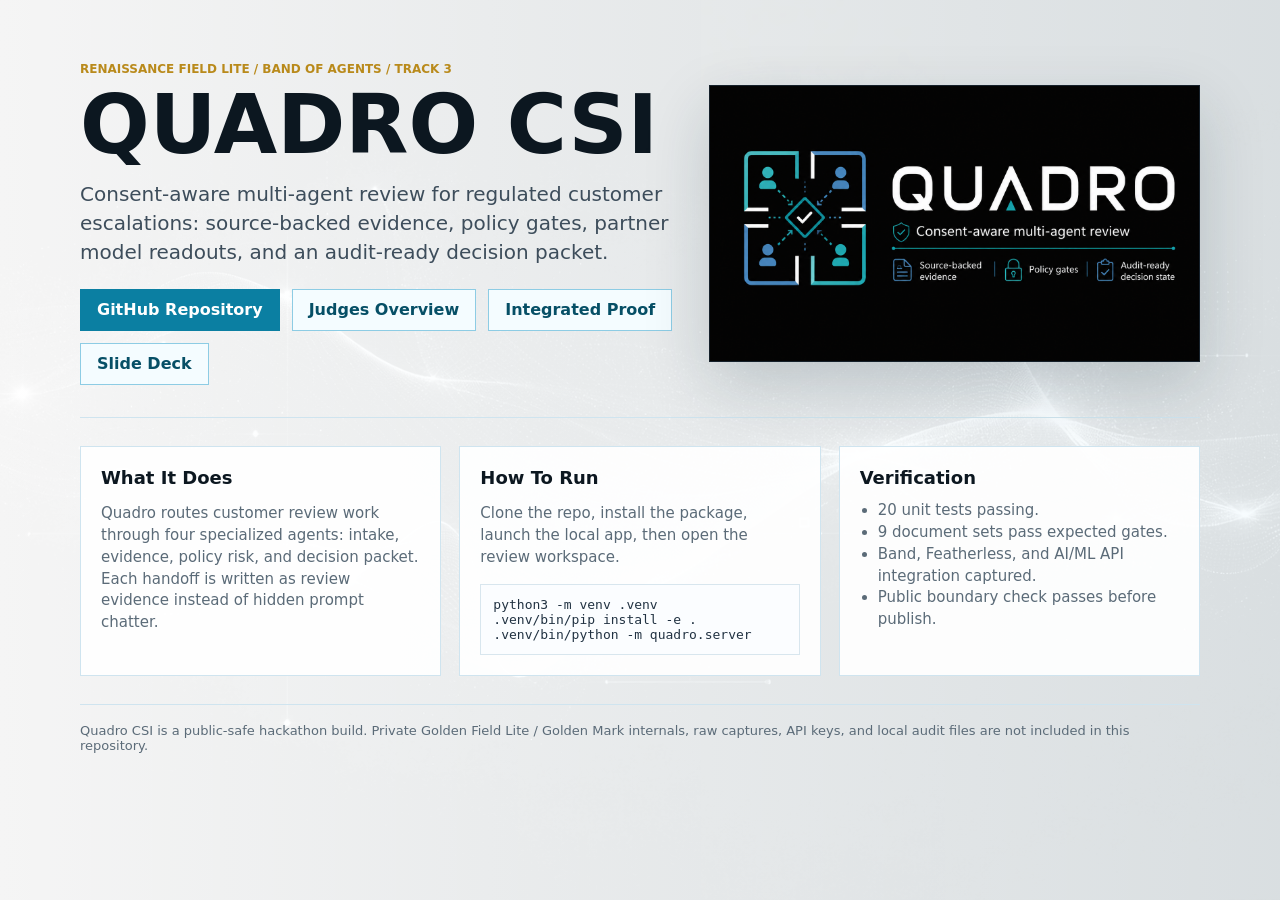
==== index.html @ 20f1b640 "Add hosted submission hub" ====
<!doctype html>
<html lang="en">
  <head>
    <meta charset="utf-8" />
    <meta name="viewport" content="width=device-width, initial-scale=1" />
    <title>Quadro CSI | Renaissance Field Lite</title>
    <style>
      :root {
        color-scheme: light;
        --ink: #0c1720;
        --muted: #5b6b78;
        --line: #cfe4ef;
        --accent: #0b7fa2;
        --gold: #b98a1b;
        --panel: rgba(255, 255, 255, 0.92);
      }

      * {
        box-sizing: border-box;
      }

      body {
        margin: 0;
        font-family: Inter, ui-sans-serif, system-ui, -apple-system, BlinkMacSystemFont, "Segoe UI", sans-serif;
        color: var(--ink);
        background:
          linear-gradient(90deg, rgba(255, 255, 255, 0.96), rgba(246, 252, 255, 0.88)),
          url("app/static/assets/rfl-harmonic-scanner.png") center / cover fixed;
      }

      main {
        width: min(1120px, calc(100% - 36px));
        margin: 0 auto;
        padding: 36px 0 48px;
      }

      .hero {
        display: grid;
        grid-template-columns: 1.1fr 0.9fr;
        gap: 28px;
        align-items: center;
        padding: 26px 0 32px;
        border-bottom: 1px solid var(--line);
      }

      .eyebrow {
        margin: 0 0 12px;
        color: var(--gold);
        font-size: 12px;
        font-weight: 800;
        letter-spacing: 0;
        text-transform: uppercase;
      }

      h1 {
        margin: 0;
        font-size: clamp(42px, 7vw, 82px);
        line-height: 0.9;
        letter-spacing: 0;
      }

      .lede {
        max-width: 680px;
        margin: 18px 0 0;
        color: #3d4d5b;
        font-size: 20px;
        line-height: 1.45;
      }

      .cover {
        width: 100%;
        aspect-ratio: 16 / 9;
        object-fit: cover;
        border: 1px solid #15202a;
        box-shadow: 0 24px 60px rgba(14, 42, 57, 0.18);
      }

      .actions {
        display: flex;
        flex-wrap: wrap;
        gap: 12px;
        margin-top: 22px;
      }

      a.button {
        display: inline-flex;
        align-items: center;
        min-height: 42px;
        padding: 10px 16px;
        border: 1px solid #8dcce4;
        color: #064f66;
        background: #f4fcff;
        font-weight: 800;
        text-decoration: none;
      }

      a.button.primary {
        color: white;
        background: var(--accent);
        border-color: var(--accent);
      }

      .grid {
        display: grid;
        grid-template-columns: repeat(3, minmax(0, 1fr));
        gap: 18px;
        margin-top: 28px;
      }

      .panel {
        min-height: 190px;
        padding: 20px;
        border: 1px solid var(--line);
        background: var(--panel);
      }

      .panel h2 {
        margin: 0 0 10px;
        font-size: 18px;
        line-height: 1.2;
      }

      .panel p,
      .panel li {
        color: var(--muted);
        font-size: 15px;
        line-height: 1.45;
      }

      .panel ul {
        margin: 12px 0 0;
        padding-left: 18px;
      }

      code {
        display: block;
        margin-top: 12px;
        padding: 12px;
        overflow-x: auto;
        border: 1px solid #d8e6ee;
        background: #fbfdff;
        color: #213242;
        font-size: 13px;
        white-space: pre;
      }

      .footer {
        margin-top: 28px;
        padding-top: 18px;
        border-top: 1px solid var(--line);
        color: var(--muted);
        font-size: 13px;
      }

      @media (max-width: 820px) {
        .hero,
        .grid {
          grid-template-columns: 1fr;
        }

        h1 {
          font-size: 48px;
        }
      }
    </style>
  </head>
  <body>
    <main>
      <section class="hero">
        <div>
          <p class="eyebrow">Renaissance Field Lite / Band of Agents / Track 3</p>
          <h1>QUADRO CSI</h1>
          <p class="lede">
            Consent-aware multi-agent review for regulated customer escalations:
            source-backed evidence, policy gates, partner model readouts, and an
            audit-ready decision packet.
          </p>
          <div class="actions">
            <a class="button primary" href="https://github.com/renaissancefieldlite/quadro-csi">GitHub Repository</a>
            <a class="button" href="docs/public/JUDGES_OVERVIEW.md">Judges Overview</a>
            <a class="button" href="docs/public/SUBMISSION_DEMO_PROOF.md">Integrated Proof</a>
            <a class="button" href="docs/public/quadro_csi_submission_deck.pptx">Slide Deck</a>
          </div>
        </div>
        <img class="cover" src="app/static/assets/quadro-cover.png" alt="Quadro CSI cover graphic" />
      </section>

      <section class="grid" aria-label="submission summary">
        <article class="panel">
          <h2>What It Does</h2>
          <p>
            Quadro routes customer review work through four specialized agents:
            intake, evidence, policy risk, and decision packet. Each handoff is
            written as review evidence instead of hidden prompt chatter.
          </p>
        </article>
        <article class="panel">
          <h2>How To Run</h2>
          <p>Clone the repo, install the package, launch the local app, then open the review workspace.</p>
          <code>python3 -m venv .venv
.venv/bin/pip install -e .
.venv/bin/python -m quadro.server</code>
        </article>
        <article class="panel">
          <h2>Verification</h2>
          <ul>
            <li>20 unit tests passing.</li>
            <li>9 document sets pass expected gates.</li>
            <li>Band, Featherless, and AI/ML API integration captured.</li>
            <li>Public boundary check passes before publish.</li>
          </ul>
        </article>
      </section>

      <p class="footer">
        Quadro CSI is a public-safe hackathon build. Private Golden Field Lite / Golden Mark internals,
        raw captures, API keys, and local audit files are not included in this repository.
      </p>
    </main>
  </body>
</html>
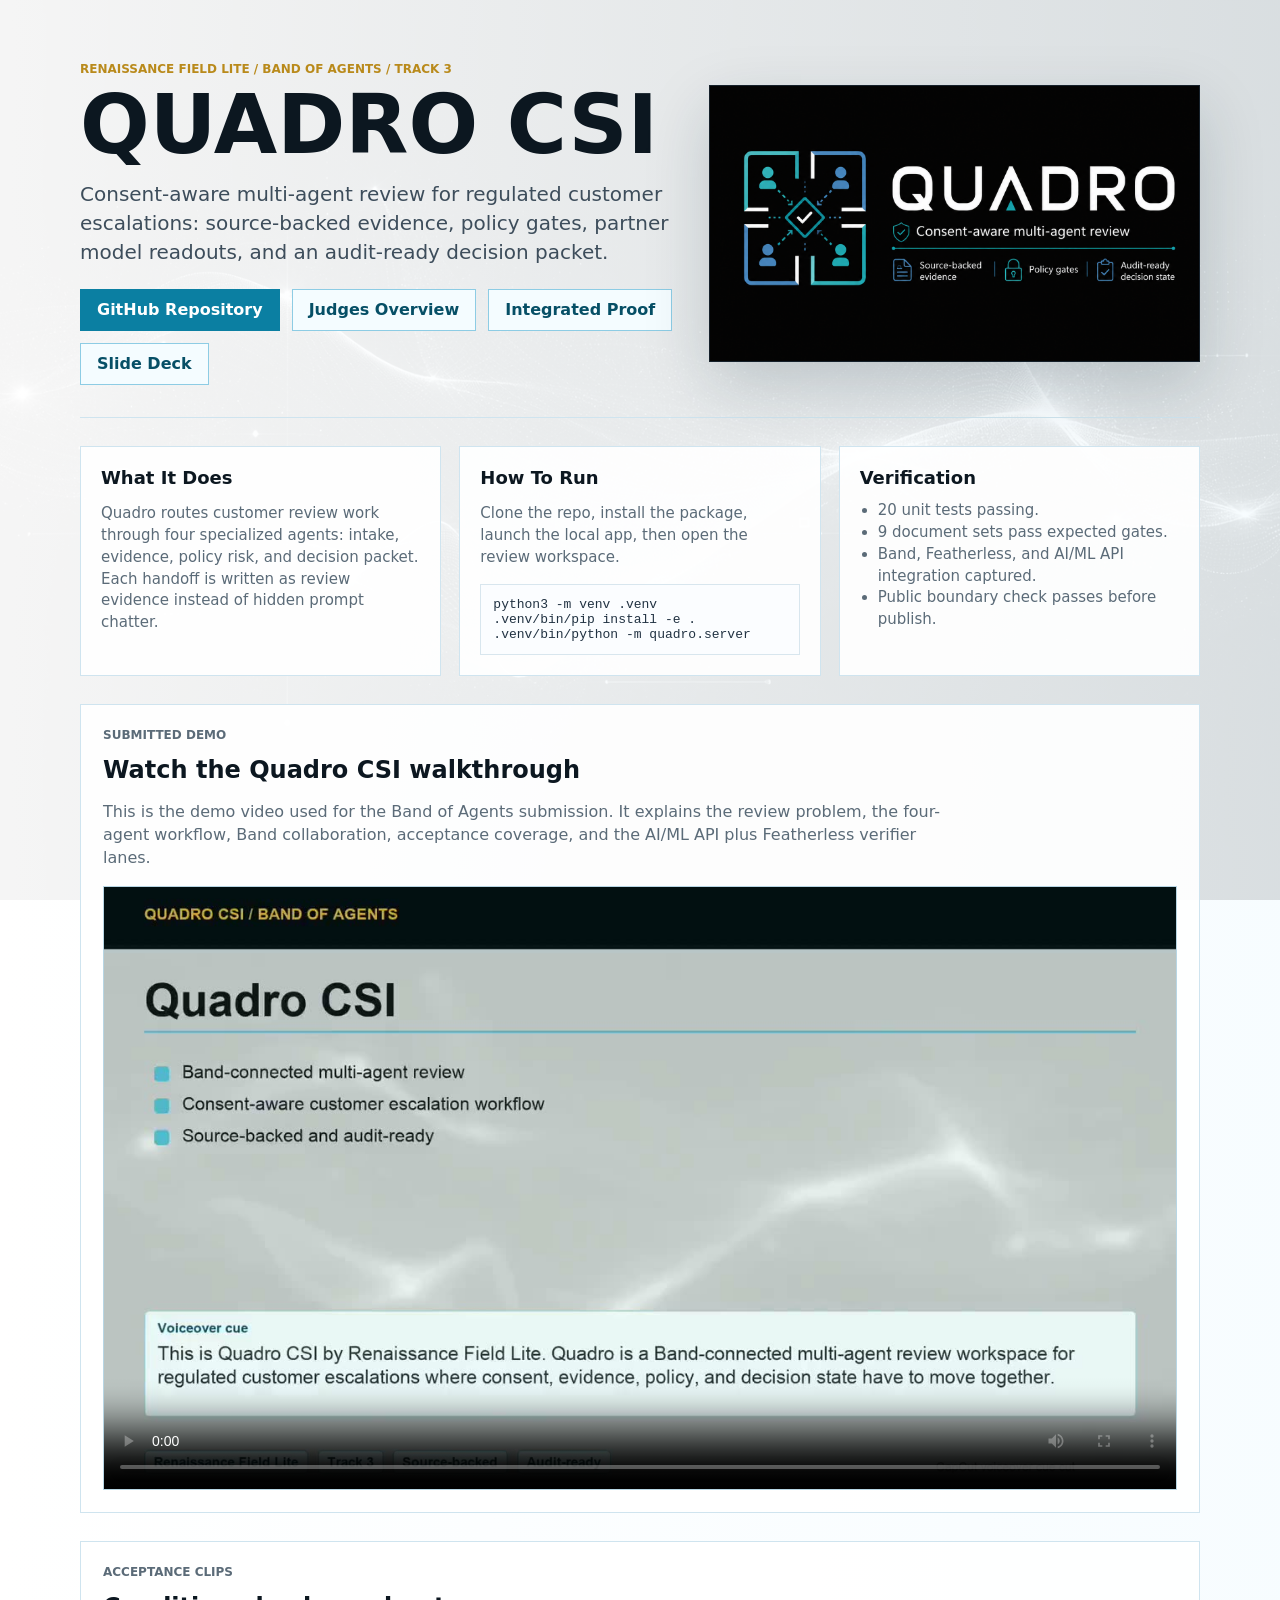
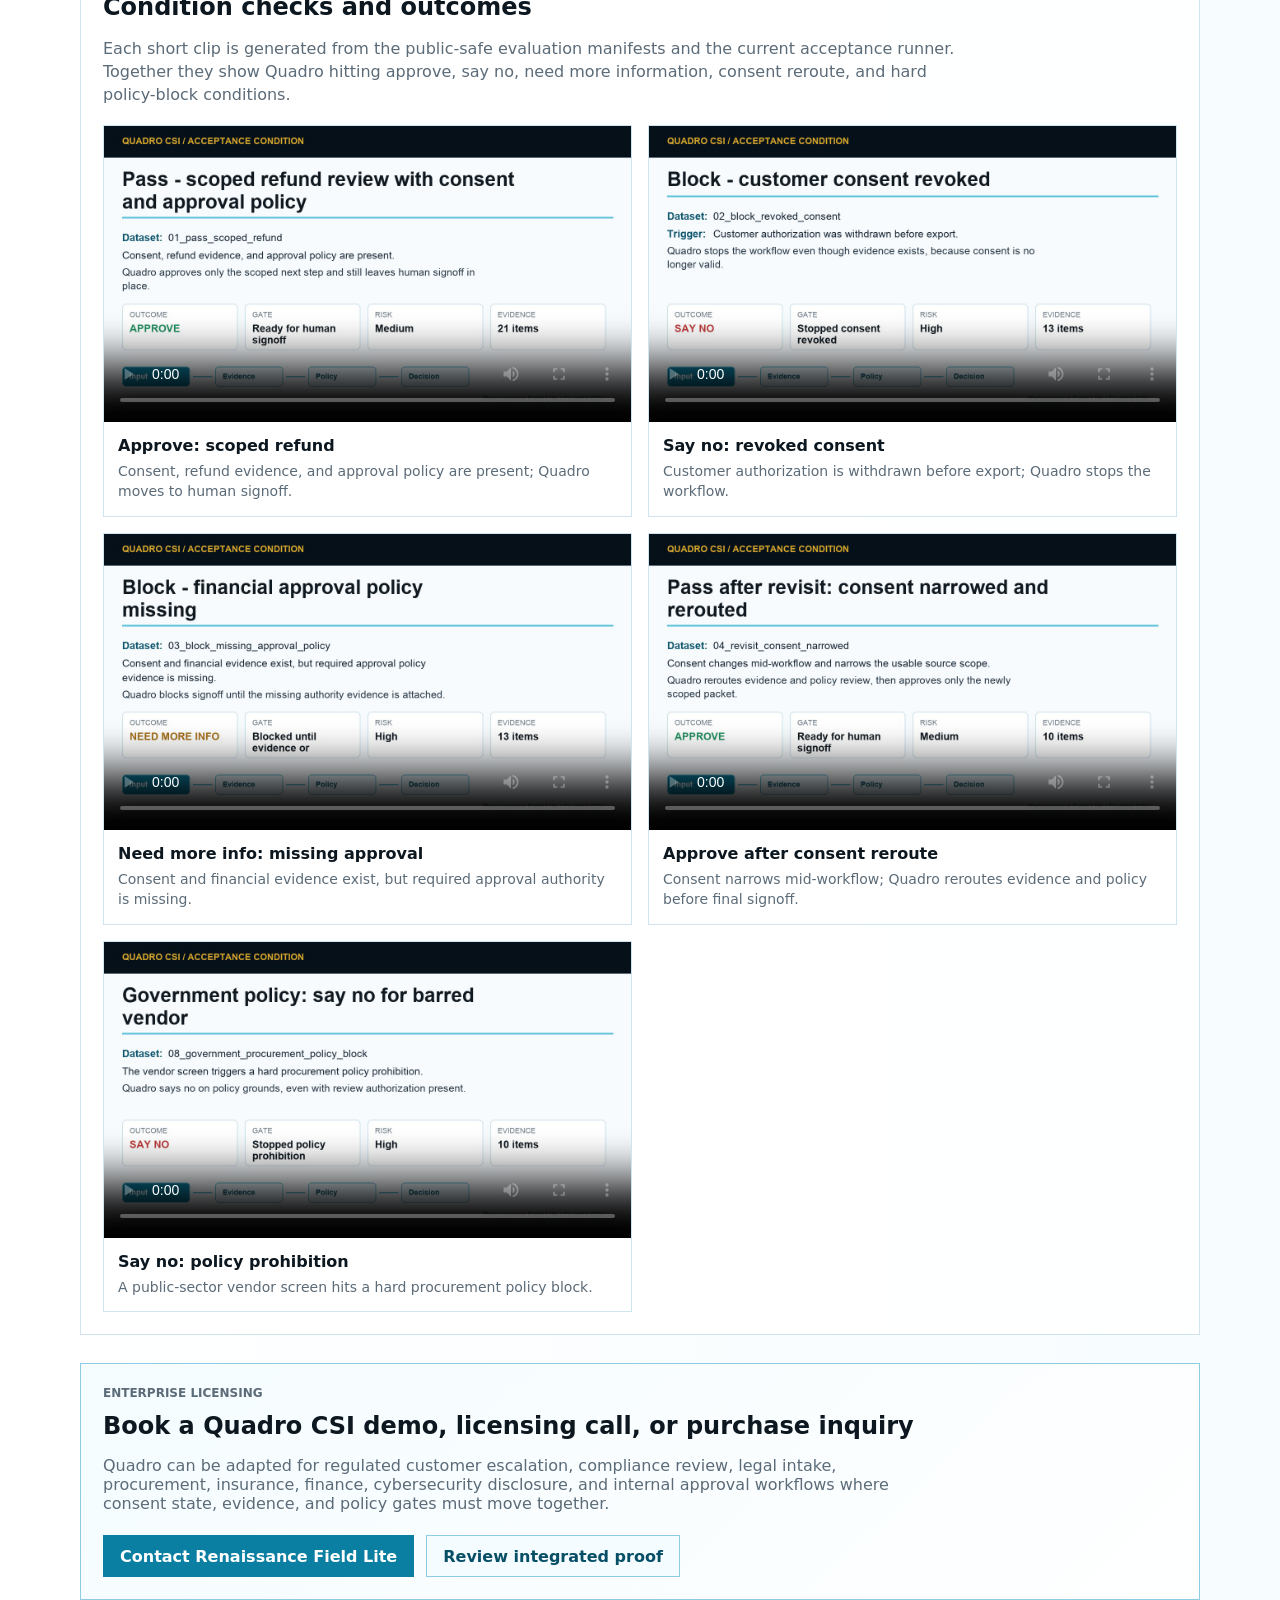
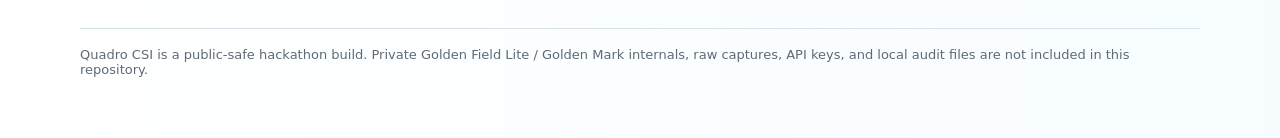
==== commit 3a6dccd3: "Add Quadro demo and condition clips" ====
--- a/index.html
+++ b/index.html
@@ -132,6 +132,88 @@
         padding-left: 18px;
       }
 
+      .video-section {
+        margin-top: 28px;
+        padding: 22px;
+        border: 1px solid var(--line);
+        background: var(--panel);
+      }
+
+      .video-section h2 {
+        margin: 0 0 10px;
+        font-size: 24px;
+      }
+
+      .video-section p {
+        max-width: 860px;
+        color: var(--muted);
+        line-height: 1.45;
+      }
+
+      .video-frame {
+        width: 100%;
+        margin-top: 16px;
+        aspect-ratio: 16 / 9;
+        border: 1px solid #b8d6e4;
+        background: #071016;
+      }
+
+      .video-frame video {
+        display: block;
+        width: 100%;
+        height: 100%;
+        object-fit: cover;
+      }
+
+      .condition-grid {
+        display: grid;
+        grid-template-columns: repeat(2, minmax(0, 1fr));
+        gap: 16px;
+        margin-top: 18px;
+      }
+
+      .condition-card {
+        border: 1px solid var(--line);
+        background: rgba(255, 255, 255, 0.78);
+      }
+
+      .condition-card video {
+        display: block;
+        width: 100%;
+        aspect-ratio: 16 / 9;
+        background: #071016;
+      }
+
+      .condition-copy {
+        padding: 14px;
+      }
+
+      .condition-copy h3 {
+        margin: 0 0 6px;
+        font-size: 16px;
+      }
+
+      .condition-copy p {
+        margin: 0;
+        font-size: 14px;
+      }
+
+      .enterprise-cta {
+        margin-top: 28px;
+        padding: 22px;
+        border: 1px solid #8dcce4;
+        background: linear-gradient(135deg, rgba(244, 252, 255, 0.96), rgba(255, 255, 255, 0.92));
+      }
+
+      .enterprise-cta h2 {
+        margin: 0 0 10px;
+      }
+
+      .enterprise-cta p {
+        color: var(--muted);
+        max-width: 820px;
+      }
+
       code {
         display: block;
         margin-top: 12px;
@@ -154,7 +236,8 @@
 
       @media (max-width: 820px) {
         .hero,
-        .grid {
+        .grid,
+        .condition-grid {
           grid-template-columns: 1fr;
         }
 
@@ -177,8 +260,8 @@
           </p>
           <div class="actions">
             <a class="button primary" href="https://github.com/renaissancefieldlite/quadro-csi">GitHub Repository</a>
-            <a class="button" href="docs/public/JUDGES_OVERVIEW.md">Judges Overview</a>
-            <a class="button" href="docs/public/SUBMISSION_DEMO_PROOF.md">Integrated Proof</a>
+            <a class="button" href="docs/public/JUDGES_OVERVIEW.html">Judges Overview</a>
+            <a class="button" href="docs/public/SUBMISSION_DEMO_PROOF.html">Integrated Proof</a>
             <a class="button" href="docs/public/quadro_csi_submission_deck.pptx">Slide Deck</a>
           </div>
         </div>
@@ -212,6 +295,86 @@
         </article>
       </section>
 
+      <section class="video-section" aria-label="submitted demo video">
+        <p class="eyebrow">Submitted demo</p>
+        <h2>Watch the Quadro CSI walkthrough</h2>
+        <p>
+          This is the demo video used for the Band of Agents submission. It explains the
+          review problem, the four-agent workflow, Band collaboration, acceptance coverage,
+          and the AI/ML API plus Featherless verifier lanes.
+        </p>
+        <div class="video-frame">
+          <video
+            controls
+            preload="metadata"
+            poster="docs/public/media/quadro_submission_demo_poster.jpg"
+            src="docs/public/media/quadro_submission_demo.mp4"
+          ></video>
+        </div>
+      </section>
+
+      <section class="video-section" aria-label="acceptance condition clips">
+        <p class="eyebrow">Acceptance clips</p>
+        <h2>Condition checks and outcomes</h2>
+        <p>
+          Each short clip is generated from the public-safe evaluation manifests and the
+          current acceptance runner. Together they show Quadro hitting approve, say no,
+          need more information, consent reroute, and hard policy-block conditions.
+        </p>
+        <div class="condition-grid">
+          <article class="condition-card">
+            <video controls preload="metadata" poster="docs/public/media/quadro_condition_approve_scoped_refund.jpg" src="docs/public/media/quadro_condition_approve_scoped_refund.mp4"></video>
+            <div class="condition-copy">
+              <h3>Approve: scoped refund</h3>
+              <p>Consent, refund evidence, and approval policy are present; Quadro moves to human signoff.</p>
+            </div>
+          </article>
+          <article class="condition-card">
+            <video controls preload="metadata" poster="docs/public/media/quadro_condition_say_no_revoked_consent.jpg" src="docs/public/media/quadro_condition_say_no_revoked_consent.mp4"></video>
+            <div class="condition-copy">
+              <h3>Say no: revoked consent</h3>
+              <p>Customer authorization is withdrawn before export; Quadro stops the workflow.</p>
+            </div>
+          </article>
+          <article class="condition-card">
+            <video controls preload="metadata" poster="docs/public/media/quadro_condition_need_more_info_missing_approval.jpg" src="docs/public/media/quadro_condition_need_more_info_missing_approval.mp4"></video>
+            <div class="condition-copy">
+              <h3>Need more info: missing approval</h3>
+              <p>Consent and financial evidence exist, but required approval authority is missing.</p>
+            </div>
+          </article>
+          <article class="condition-card">
+            <video controls preload="metadata" poster="docs/public/media/quadro_condition_approve_after_consent_reroute.jpg" src="docs/public/media/quadro_condition_approve_after_consent_reroute.mp4"></video>
+            <div class="condition-copy">
+              <h3>Approve after consent reroute</h3>
+              <p>Consent narrows mid-workflow; Quadro reroutes evidence and policy before final signoff.</p>
+            </div>
+          </article>
+          <article class="condition-card">
+            <video controls preload="metadata" poster="docs/public/media/quadro_condition_say_no_policy_prohibition.jpg" src="docs/public/media/quadro_condition_say_no_policy_prohibition.mp4"></video>
+            <div class="condition-copy">
+              <h3>Say no: policy prohibition</h3>
+              <p>A public-sector vendor screen hits a hard procurement policy block.</p>
+            </div>
+          </article>
+        </div>
+      </section>
+
+      <section class="enterprise-cta" aria-label="enterprise licensing contact">
+        <p class="eyebrow">Enterprise licensing</p>
+        <h2>Book a Quadro CSI demo, licensing call, or purchase inquiry</h2>
+        <p>
+          Quadro can be adapted for regulated customer escalation, compliance review,
+          legal intake, procurement, insurance, finance, cybersecurity disclosure, and
+          internal approval workflows where consent state, evidence, and policy gates
+          must move together.
+        </p>
+        <div class="actions">
+          <a class="button primary" href="mailto:info@renaissancefieldlite.com?subject=Quadro%20CSI%20enterprise%20demo%20or%20licensing%20inquiry">Contact Renaissance Field Lite</a>
+          <a class="button" href="docs/public/SUBMISSION_DEMO_PROOF.html">Review integrated proof</a>
+        </div>
+      </section>
+
       <p class="footer">
         Quadro CSI is a public-safe hackathon build. Private Golden Field Lite / Golden Mark internals,
         raw captures, API keys, and local audit files are not included in this repository.
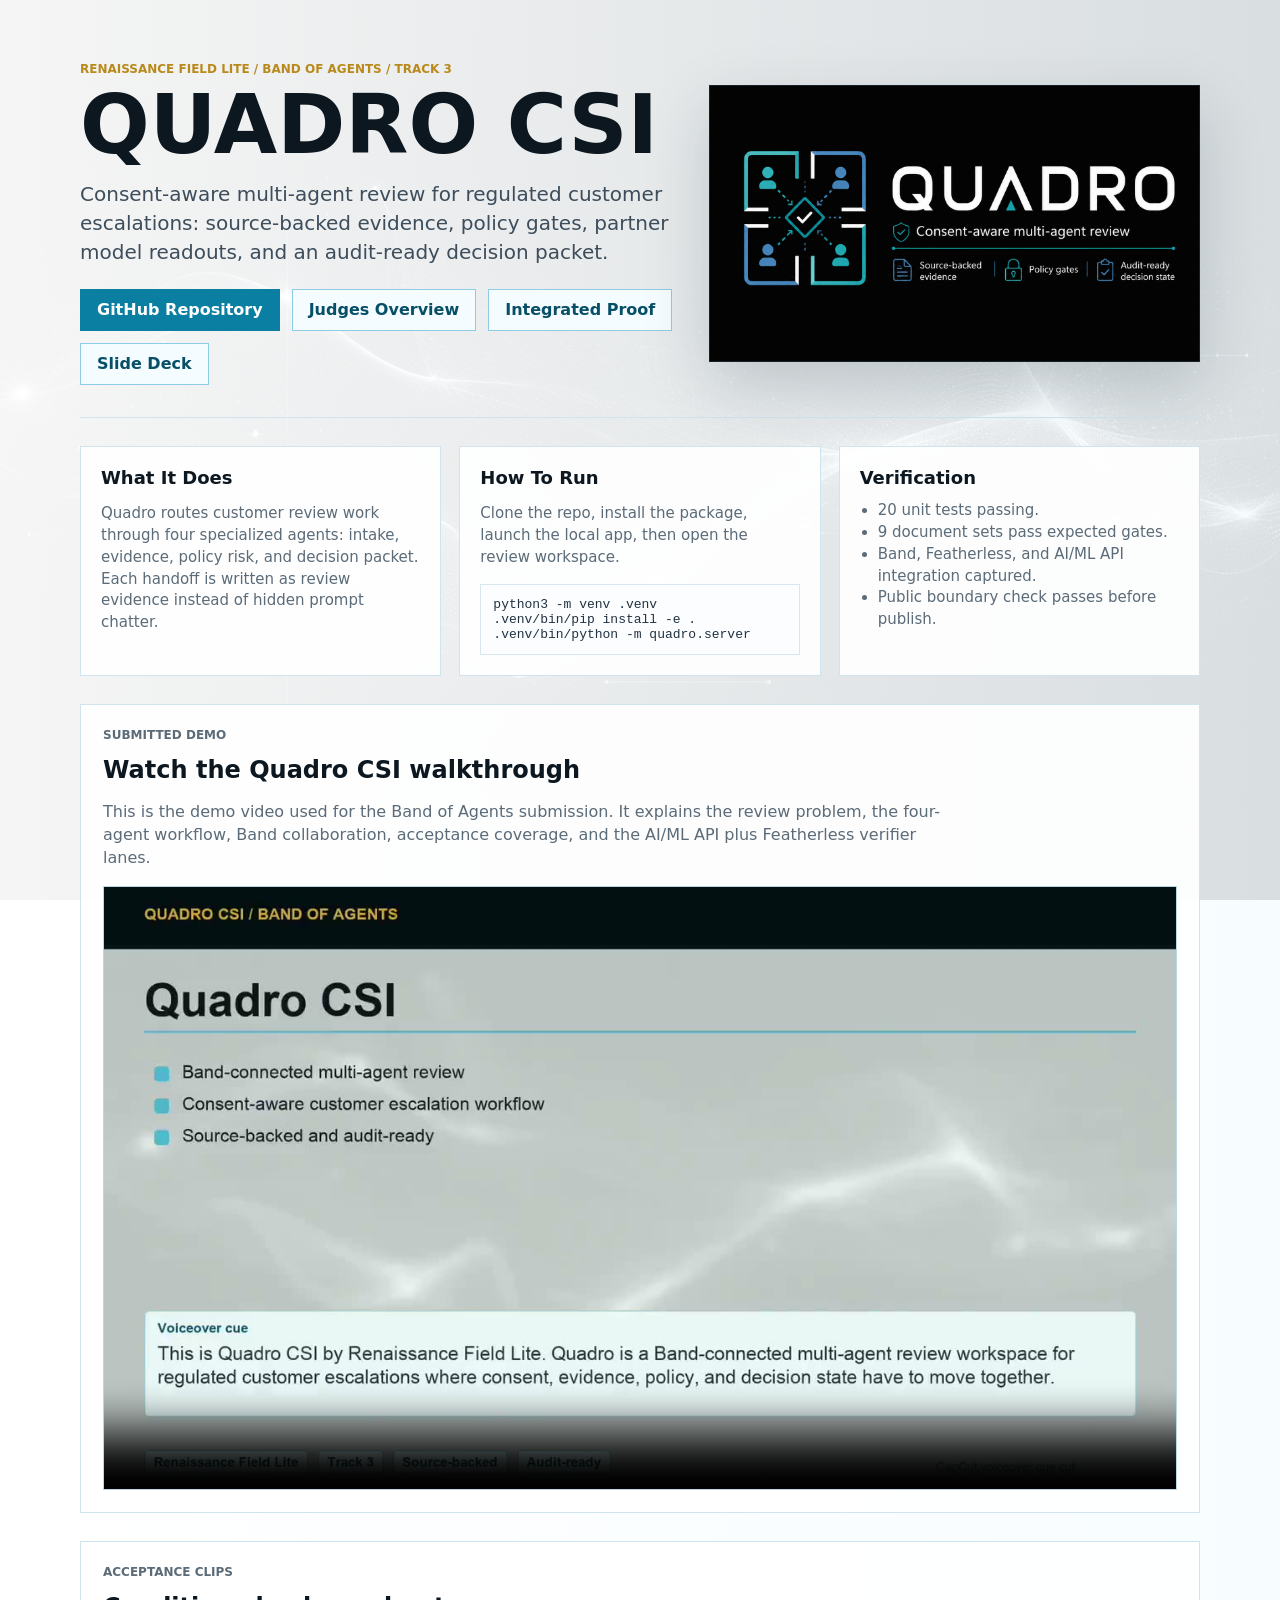
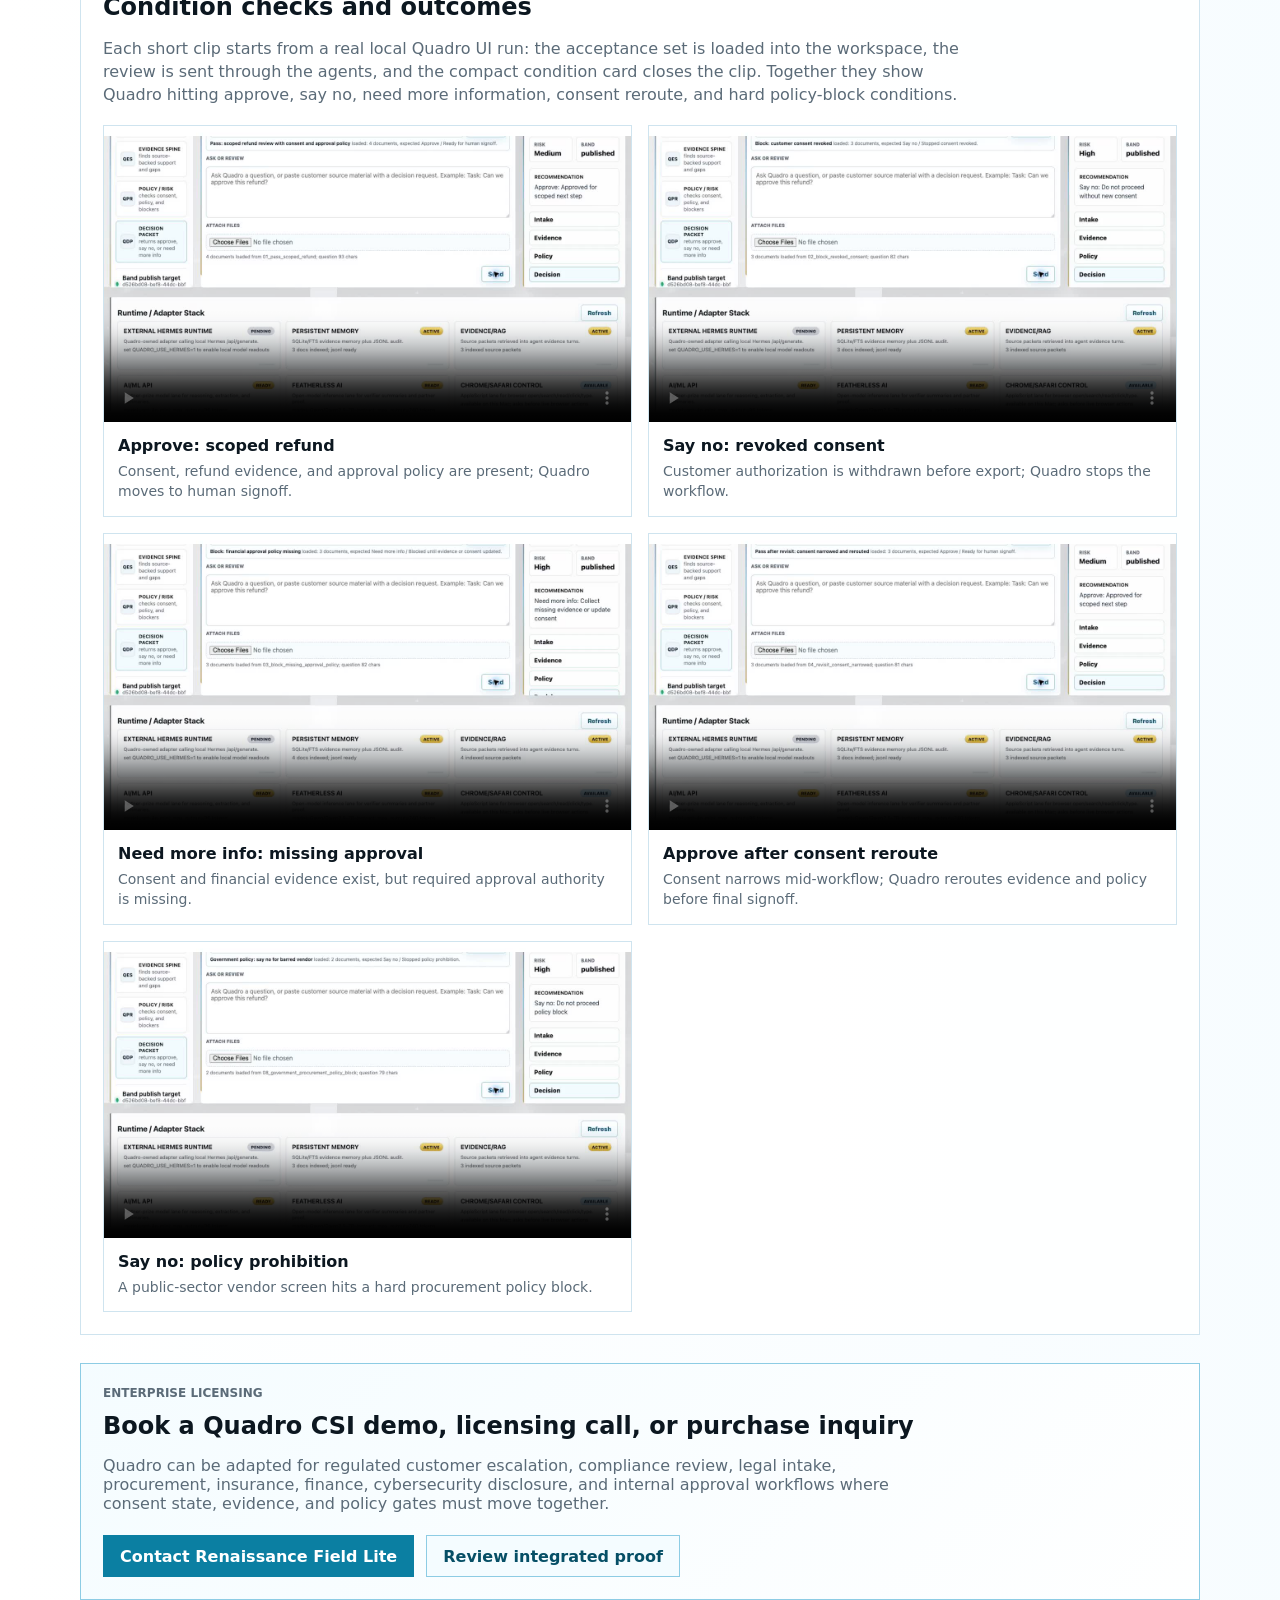
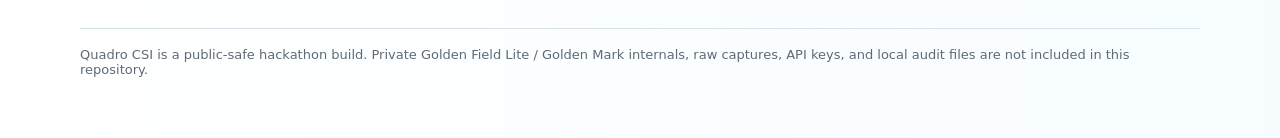
==== commit eb0c681b: "Replace condition clips with real Quadro UI runs" ====
--- a/index.html
+++ b/index.html
@@ -317,9 +317,11 @@
         <p class="eyebrow">Acceptance clips</p>
         <h2>Condition checks and outcomes</h2>
         <p>
-          Each short clip is generated from the public-safe evaluation manifests and the
-          current acceptance runner. Together they show Quadro hitting approve, say no,
-          need more information, consent reroute, and hard policy-block conditions.
+          Each short clip starts from a real local Quadro UI run: the acceptance set is
+          loaded into the workspace, the review is sent through the agents, and the
+          compact condition card closes the clip. Together they show Quadro hitting
+          approve, say no, need more information, consent reroute, and hard
+          policy-block conditions.
         </p>
         <div class="condition-grid">
           <article class="condition-card">
